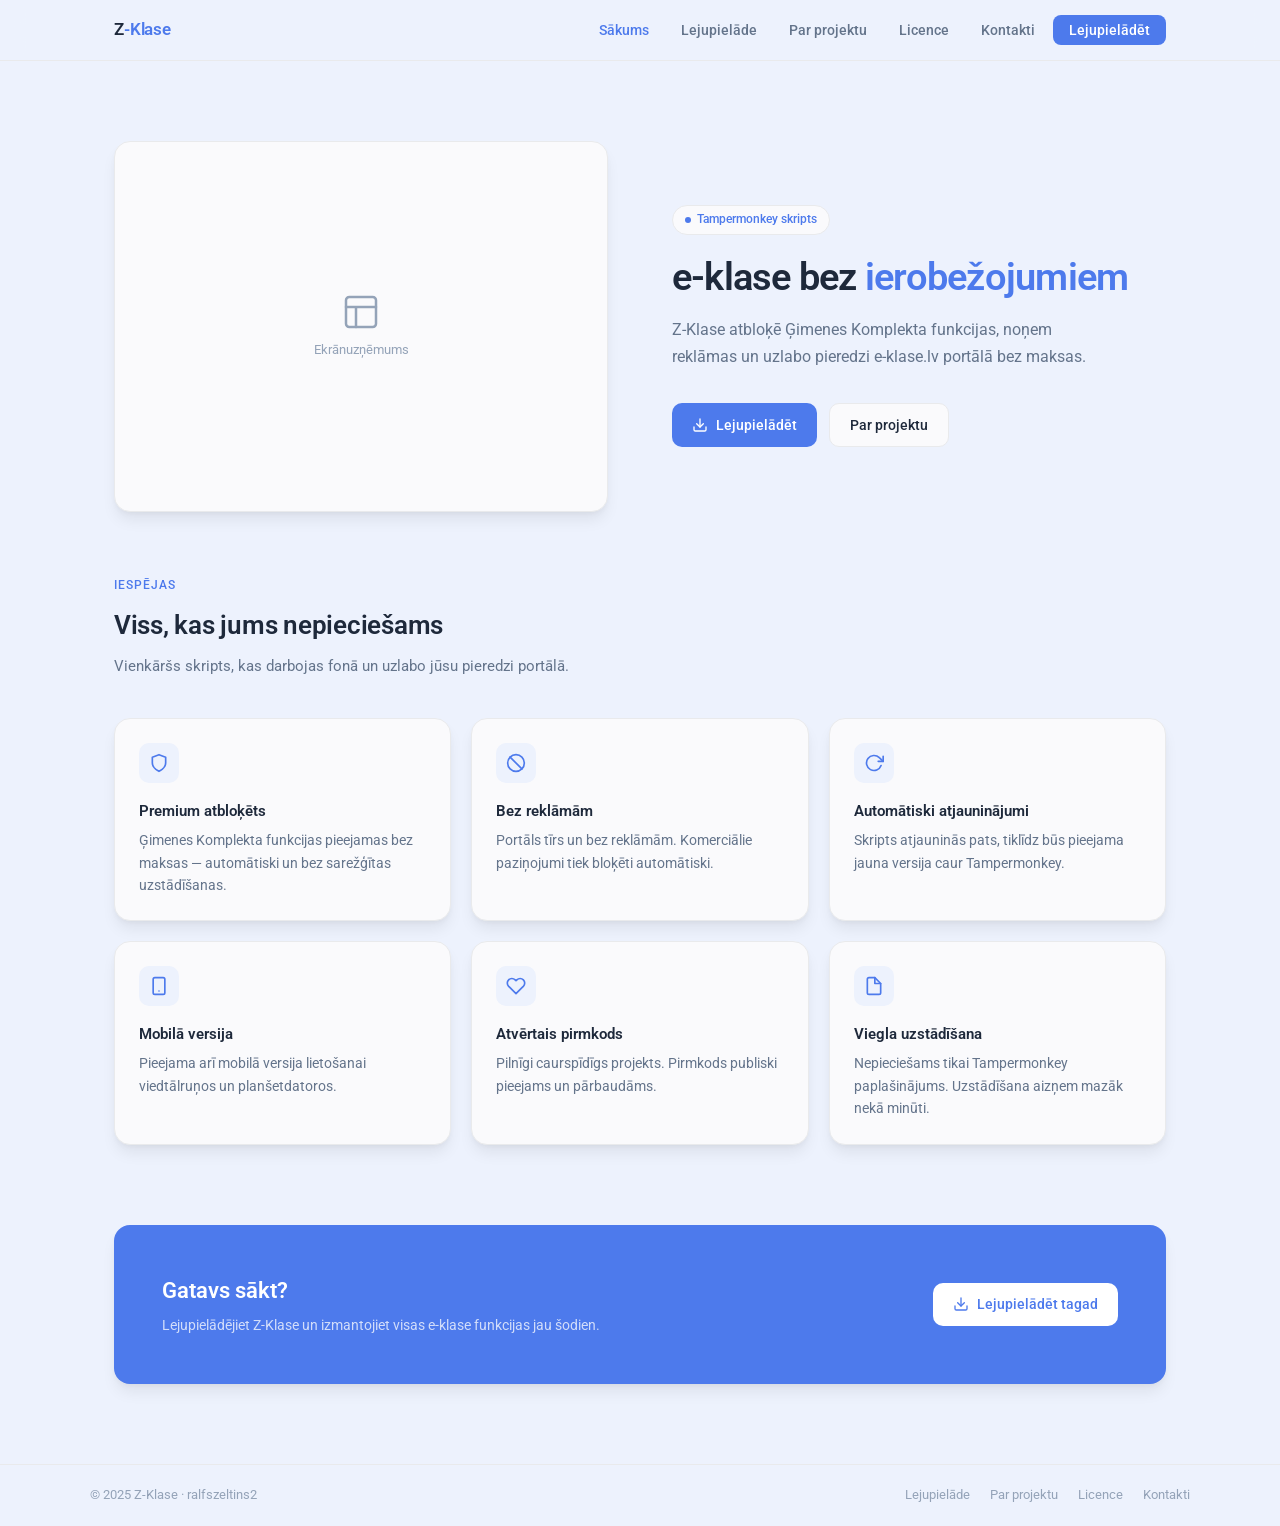
==== index.html @ 734c0b64 "Add files via upload" ====
<!DOCTYPE html>
<html lang="lv">
<head>
<meta charset="UTF-8">
<meta name="viewport" content="width=device-width, initial-scale=1.0">
<title>Z-Klase — e-klase bez ierobežojumiem</title>
<link rel="stylesheet" href="style.css">
<style>
.hero { padding: 80px 0 64px; }
.hero-inner { display: grid; grid-template-columns: 1fr 1fr; gap: 64px; align-items: center; }
.hero-image {
  background: var(--card); border-radius: var(--radius); border: var(--card-border);
  box-shadow: var(--shadow); aspect-ratio: 4/3; display: flex; align-items: center;
  justify-content: center; color: var(--text-subtle); font-size: 13px; overflow: hidden;
}
.hero-image-inner { display: flex; flex-direction: column; align-items: center; gap: 8px; }
.hero-badge {
  display: inline-flex; align-items: center; gap: 6px; background: var(--card);
  border: var(--card-border); border-radius: 99px; padding: 4px 12px;
  font-size: 12px; color: var(--primary); font-weight: 500; margin-bottom: 20px;
}
.hero-badge span { width: 6px; height: 6px; background: var(--primary); border-radius: 50%; display: inline-block; }
h1 { font-size: 38px; font-weight: 600; line-height: 1.2; letter-spacing: -0.02em; color: var(--text); margin-bottom: 16px; }
h1 em { font-style: normal; color: var(--primary); }
.hero-desc { font-size: 16px; color: var(--text-muted); line-height: 1.7; margin-bottom: 32px; max-width: 420px; }
.hero-actions { display: flex; gap: 12px; flex-wrap: wrap; }
.features { padding: 0 0 80px; }
.section-label { font-size: 12px; font-weight: 500; color: var(--primary); letter-spacing: 0.08em; text-transform: uppercase; margin-bottom: 10px; }
.section-title { font-size: 26px; font-weight: 600; letter-spacing: -0.01em; margin-bottom: 8px; }
.section-desc { font-size: 15px; color: var(--text-muted); max-width: 460px; margin-bottom: 40px; }
.features-grid { display: grid; grid-template-columns: repeat(3, 1fr); gap: 20px; }
.feature-card { padding: 24px; }
.feature-icon {
  width: 40px; height: 40px; background: #EDF2FD; border-radius: 10px;
  display: flex; align-items: center; justify-content: center;
  margin-bottom: 16px; color: var(--primary);
}
@media (prefers-color-scheme: dark) { .feature-icon { background: #1e2235; } }
.feature-card h3 { font-size: 15px; font-weight: 600; margin-bottom: 6px; }
.feature-card p { font-size: 14px; color: var(--text-muted); line-height: 1.6; }
.cta-section { margin-bottom: 80px; }
.cta-inner {
  padding: 48px; display: flex; align-items: center; justify-content: space-between;
  gap: 32px; background: var(--primary); border-radius: var(--radius); border: none;
}
.cta-inner h2 { font-size: 22px; font-weight: 600; color: #fff; margin-bottom: 6px; }
.cta-inner p { font-size: 14px; color: rgba(255,255,255,0.75); }
.btn-white { background: #fff; color: var(--primary); white-space: nowrap; }
.btn-white:hover { opacity: 0.92; }
@media (max-width: 768px) {
  .hero-inner { grid-template-columns: 1fr; gap: 40px; }
  h1 { font-size: 28px; }
  .features-grid { grid-template-columns: 1fr; }
  .cta-inner { flex-direction: column; padding: 32px; }
}
</style>
</head>
<body>
<nav>
  <div class="nav-inner">
    <a href="index.html" class="nav-logo">Z<span>-Klase</span></a>
    <ul class="nav-links">
      <li><a href="index.html" class="active">Sākums</a></li>
      <li><a href="download.html">Lejupielāde</a></li>
      <li><a href="credits.html">Par projektu</a></li>
      <li><a href="license.html">Licence</a></li>
      <li><a href="contact.html">Kontakti</a></li>
      <li><a href="download.html" class="nav-cta">Lejupielādēt</a></li>
    </ul>
    <button class="nav-hamburger" id="nav-open" aria-label="Atvērt izvēlni">
      <svg width="20" height="20" viewBox="0 0 24 24" fill="none" stroke="currentColor" stroke-width="2" stroke-linecap="round" stroke-linejoin="round"><line x1="3" y1="6" x2="21" y2="6"/><line x1="3" y1="12" x2="21" y2="12"/><line x1="3" y1="18" x2="21" y2="18"/></svg>
    </button>
  </div>
</nav>
<main>
  <section class="hero">
    <div class="container">
      <div class="hero-inner">
        <div class="hero-image">
          <div class="hero-image-inner">
            <svg width="40" height="40" viewBox="0 0 24 24" fill="none" stroke="currentColor" stroke-width="1.5" stroke-linecap="round" stroke-linejoin="round"><rect x="3" y="3" width="18" height="18" rx="2"/><path d="M3 9h18M9 21V9"/></svg>
            <span>Ekrānuzņēmums</span>
          </div>
        </div>
        <div class="hero-content">
          <div class="hero-badge"><span></span>Tampermonkey skripts</div>
          <h1>e-klase bez <em>ierobežojumiem</em></h1>
          <p class="hero-desc">Z-Klase atbloķē Ģimenes Komplekta funkcijas, noņem reklāmas un uzlabo pieredzi e-klase.lv portālā bez maksas.</p>
          <div class="hero-actions">
            <a href="download.html" class="btn btn-primary">
              <svg width="16" height="16" viewBox="0 0 24 24" fill="none" stroke="currentColor" stroke-width="2" stroke-linecap="round" stroke-linejoin="round"><path d="M21 15v4a2 2 0 0 1-2 2H5a2 2 0 0 1-2-2v-4"/><polyline points="7 10 12 15 17 10"/><line x1="12" y1="15" x2="12" y2="3"/></svg>
              Lejupielādēt
            </a>
            <a href="credits.html" class="btn btn-secondary">Par projektu</a>
          </div>
        </div>
      </div>
    </div>
  </section>
  <section class="features">
    <div class="container">
      <p class="section-label">Iespējas</p>
      <h2 class="section-title">Viss, kas jums nepieciešams</h2>
      <p class="section-desc">Vienkāršs skripts, kas darbojas fonā un uzlabo jūsu pieredzi portālā.</p>
      <div class="features-grid">
        <div class="feature-card card">
          <div class="feature-icon"><svg width="20" height="20" viewBox="0 0 24 24" fill="none" stroke="currentColor" stroke-width="2" stroke-linecap="round" stroke-linejoin="round"><path d="M12 22s8-4 8-10V5l-8-3-8 3v7c0 6 8 10 8 10z"/></svg></div>
          <h3>Premium atbloķēts</h3>
          <p>Ģimenes Komplekta funkcijas pieejamas bez maksas — automātiski un bez sarežģītas uzstādīšanas.</p>
        </div>
        <div class="feature-card card">
          <div class="feature-icon"><svg width="20" height="20" viewBox="0 0 24 24" fill="none" stroke="currentColor" stroke-width="2" stroke-linecap="round" stroke-linejoin="round"><circle cx="12" cy="12" r="10"/><line x1="4.93" y1="4.93" x2="19.07" y2="19.07"/></svg></div>
          <h3>Bez reklāmām</h3>
          <p>Portāls tīrs un bez reklāmām. Komerciālie paziņojumi tiek bloķēti automātiski.</p>
        </div>
        <div class="feature-card card">
          <div class="feature-icon"><svg width="20" height="20" viewBox="0 0 24 24" fill="none" stroke="currentColor" stroke-width="2" stroke-linecap="round" stroke-linejoin="round"><polyline points="23 4 23 10 17 10"/><path d="M20.49 15a9 9 0 1 1-2.12-9.36L23 10"/></svg></div>
          <h3>Automātiski atjauninājumi</h3>
          <p>Skripts atjauninās pats, tiklīdz būs pieejama jauna versija caur Tampermonkey.</p>
        </div>
        <div class="feature-card card">
          <div class="feature-icon"><svg width="20" height="20" viewBox="0 0 24 24" fill="none" stroke="currentColor" stroke-width="2" stroke-linecap="round" stroke-linejoin="round"><rect x="5" y="2" width="14" height="20" rx="2" ry="2"/><line x1="12" y1="18" x2="12.01" y2="18"/></svg></div>
          <h3>Mobilā versija</h3>
          <p>Pieejama arī mobilā versija lietošanai viedtālruņos un planšetdatoros.</p>
        </div>
        <div class="feature-card card">
          <div class="feature-icon"><svg width="20" height="20" viewBox="0 0 24 24" fill="none" stroke="currentColor" stroke-width="2" stroke-linecap="round" stroke-linejoin="round"><path d="M20.84 4.61a5.5 5.5 0 0 0-7.78 0L12 5.67l-1.06-1.06a5.5 5.5 0 0 0-7.78 7.78l1.06 1.06L12 21.23l7.78-7.78 1.06-1.06a5.5 5.5 0 0 0 0-7.78z"/></svg></div>
          <h3>Atvērtais pirmkods</h3>
          <p>Pilnīgi caurspīdīgs projekts. Pirmkods publiski pieejams un pārbaudāms.</p>
        </div>
        <div class="feature-card card">
          <div class="feature-icon"><svg width="20" height="20" viewBox="0 0 24 24" fill="none" stroke="currentColor" stroke-width="2" stroke-linecap="round" stroke-linejoin="round"><path d="M13 2H6a2 2 0 0 0-2 2v16a2 2 0 0 0 2 2h12a2 2 0 0 0 2-2V9z"/><polyline points="13 2 13 9 20 9"/></svg></div>
          <h3>Viegla uzstādīšana</h3>
          <p>Nepieciešams tikai Tampermonkey paplašinājums. Uzstādīšana aizņem mazāk nekā minūti.</p>
        </div>
      </div>
    </div>
  </section>
  <section class="cta-section">
    <div class="container">
      <div class="cta-inner card">
        <div>
          <h2>Gatavs sākt?</h2>
          <p>Lejupielādējiet Z-Klase un izmantojiet visas e-klase funkcijas jau šodien.</p>
        </div>
        <a href="download.html" class="btn btn-white">
          <svg width="16" height="16" viewBox="0 0 24 24" fill="none" stroke="currentColor" stroke-width="2" stroke-linecap="round" stroke-linejoin="round"><path d="M21 15v4a2 2 0 0 1-2 2H5a2 2 0 0 1-2-2v-4"/><polyline points="7 10 12 15 17 10"/><line x1="12" y1="15" x2="12" y2="3"/></svg>
          Lejupielādēt tagad
        </a>
      </div>
    </div>
  </section>
</main>
<footer>
  <div class="footer-inner">
    <span>© 2025 Z-Klase · ralfszeltins2</span>
    <div class="footer-links">
      <a href="download.html">Lejupielāde</a>
      <a href="credits.html">Par projektu</a>
      <a href="license.html">Licence</a>
      <a href="contact.html">Kontakti</a>
    </div>
  </div>
</footer>
<script>
(function(){
  var nav = document.getElementById('mobile-nav');
  var open = document.getElementById('nav-open');
  var close = document.getElementById('nav-close');
  open.addEventListener('click', function(){ nav.classList.add('open'); document.body.style.overflow='hidden'; });
  function closeNav(){ nav.classList.remove('open'); document.body.style.overflow=''; }
  close.addEventListener('click', closeNav);
  nav.addEventListener('click', function(e){ if(e.target === nav) closeNav(); });
})();
</script>
</body>
</html>
---- style.css ----
@import url('https://fonts.googleapis.com/css2?family=Roboto:wght@400;500;600&display=swap');

*, *::before, *::after { box-sizing: border-box; margin: 0; padding: 0; }

:root {
  --primary: #4D7AEC;
  --primary-hover: #2563eb;
  --bg: #EDF2FD;
  --card: #FAFAFC;
  --card-border: 1px solid #E9EAEC;
  --shadow: 0 10px 16px -3px rgba(20,21,26,0.08), 0 3px 6px -2px rgba(20,21,26,0.05);
  --radius: 16px;
  --text: #1e293b;
  --text-muted: #64748b;
  --text-subtle: #94a3b8;
  --border: #E9EAEC;
  --nav-bg: rgba(237,242,253,0.92);
}

@media (prefers-color-scheme: dark) {
  :root {
    --bg: #0f1117;
    --card: #161922;
    --card-border: 1px solid #222536;
    --shadow: 0 10px 16px -3px rgba(0,0,0,0.35), 0 3px 6px -2px rgba(0,0,0,0.2);
    --text: #e2e8f0;
    --text-muted: #94a3b8;
    --text-subtle: #64748b;
    --border: #222536;
    --nav-bg: rgba(15,17,23,0.92);
  }
}

html { scroll-behavior: smooth; }

body {
  font-family: 'Roboto', -apple-system, BlinkMacSystemFont, 'Segoe UI', sans-serif;
  background: var(--bg);
  color: var(--text);
  font-size: 15px;
  line-height: 1.6;
  -webkit-font-smoothing: antialiased;
}

a { color: inherit; text-decoration: none; }

nav {
  position: sticky;
  top: 0;
  z-index: 200;
  background: var(--nav-bg);
  backdrop-filter: blur(12px);
  -webkit-backdrop-filter: blur(12px);
  border-bottom: 1px solid var(--border);
}

.nav-inner {
  max-width: 1100px;
  margin: 0 auto;
  padding: 0 24px;
  height: 60px;
  display: flex;
  align-items: center;
  justify-content: space-between;
}

.nav-logo { font-weight: 600; font-size: 17px; color: var(--text); letter-spacing: -0.01em; }
.nav-logo span { color: var(--primary); }

.nav-links { display: flex; align-items: center; gap: 4px; list-style: none; }

.nav-links a {
  padding: 6px 14px;
  border-radius: 8px;
  font-size: 14px;
  color: var(--text-muted);
  font-weight: 500;
  transition: background 0.15s, color 0.15s;
}

.nav-links a:hover { background: var(--card); color: var(--text); }
.nav-links a.active { color: var(--primary); }

.nav-cta { background: var(--primary) !important; color: #fff !important; padding: 7px 16px !important; border-radius: 8px !important; }
.nav-cta:hover { background: var(--primary-hover) !important; }

.nav-hamburger {
  display: none;
  background: none;
  border: none;
  cursor: pointer;
  padding: 8px;
  border-radius: 8px;
  color: var(--text-muted);
  transition: background 0.15s;
  margin-left: 8px;
}

.nav-hamburger:hover { background: var(--card); }

.mobile-nav {
  display: none;
  position: fixed;
  inset: 0;
  z-index: 199;
  background: rgba(0,0,0,0.35);
  backdrop-filter: blur(2px);
  -webkit-backdrop-filter: blur(2px);
  opacity: 0;
  transition: opacity 0.2s;
}

.mobile-nav.open { opacity: 1; }

.mobile-nav-panel {
  position: absolute;
  top: 0;
  right: 0;
  bottom: 0;
  width: min(320px, 85vw);
  background: var(--card);
  border-left: 1px solid var(--border);
  padding: 24px 20px;
  display: flex;
  flex-direction: column;
  transform: translateX(100%);
  transition: transform 0.25s cubic-bezier(0.4,0,0.2,1);
  overflow-y: auto;
}

.mobile-nav.open .mobile-nav-panel { transform: translateX(0); }

.mobile-nav-head {
  display: flex;
  align-items: center;
  justify-content: space-between;
  margin-bottom: 28px;
}

.mobile-nav-head .nav-logo { font-size: 16px; }

.mobile-nav-close {
  background: none;
  border: none;
  cursor: pointer;
  padding: 6px;
  border-radius: 8px;
  color: var(--text-muted);
  display: flex;
  align-items: center;
  transition: background 0.15s;
}

.mobile-nav-close:hover { background: var(--bg); }

.mobile-nav-links { list-style: none; display: flex; flex-direction: column; gap: 2px; flex: 1; }

.mobile-nav-links a {
  display: block;
  padding: 11px 14px;
  border-radius: 10px;
  font-size: 15px;
  font-weight: 500;
  color: var(--text-muted);
  transition: background 0.15s, color 0.15s;
}

.mobile-nav-links a:hover { background: var(--bg); color: var(--text); }
.mobile-nav-links a.active { color: var(--primary); background: var(--bg); }

.mobile-nav-cta {
  margin-top: 16px;
  padding-top: 16px;
  border-top: 1px solid var(--border);
}

.mobile-nav-cta a {
  display: flex;
  align-items: center;
  justify-content: center;
  gap: 8px;
  width: 100%;
  padding: 11px 20px;
  background: var(--primary);
  color: #fff !important;
  border-radius: 10px;
  font-size: 14px;
  font-weight: 500;
  transition: background 0.15s;
}

.mobile-nav-cta a:hover { background: var(--primary-hover) !important; }

main { min-height: calc(100vh - 60px - 64px); }

.container { max-width: 1100px; margin: 0 auto; padding: 0 24px; }

.btn {
  display: inline-flex;
  align-items: center;
  gap: 8px;
  padding: 10px 20px;
  border-radius: 10px;
  font-size: 14px;
  font-weight: 500;
  cursor: pointer;
  border: none;
  transition: background 0.15s, opacity 0.15s;
  font-family: inherit;
}

.btn-primary { background: var(--primary); color: #fff; }
.btn-primary:hover { background: var(--primary-hover); }
.btn-secondary { background: var(--card); color: var(--text); border: var(--card-border); }
.btn-secondary:hover { opacity: 0.8; }

.card {
  background: var(--card);
  border-radius: var(--radius);
  border: var(--card-border);
  box-shadow: var(--shadow);
}

footer { border-top: 1px solid var(--border); padding: 20px 24px; }

.footer-inner {
  max-width: 1100px;
  margin: 0 auto;
  display: flex;
  align-items: center;
  justify-content: space-between;
  gap: 16px;
}

.footer-inner span { font-size: 13px; color: var(--text-subtle); }
.footer-links { display: flex; gap: 20px; flex-wrap: wrap; }
.footer-links a { font-size: 13px; color: var(--text-subtle); transition: color 0.15s; }
.footer-links a:hover { color: var(--text-muted); }

@media (max-width: 700px) {
  .nav-links { display: none; }
  .nav-hamburger { display: flex; align-items: center; justify-content: center; }
  .mobile-nav { display: block; }
  .footer-inner { flex-direction: column; text-align: center; }
}
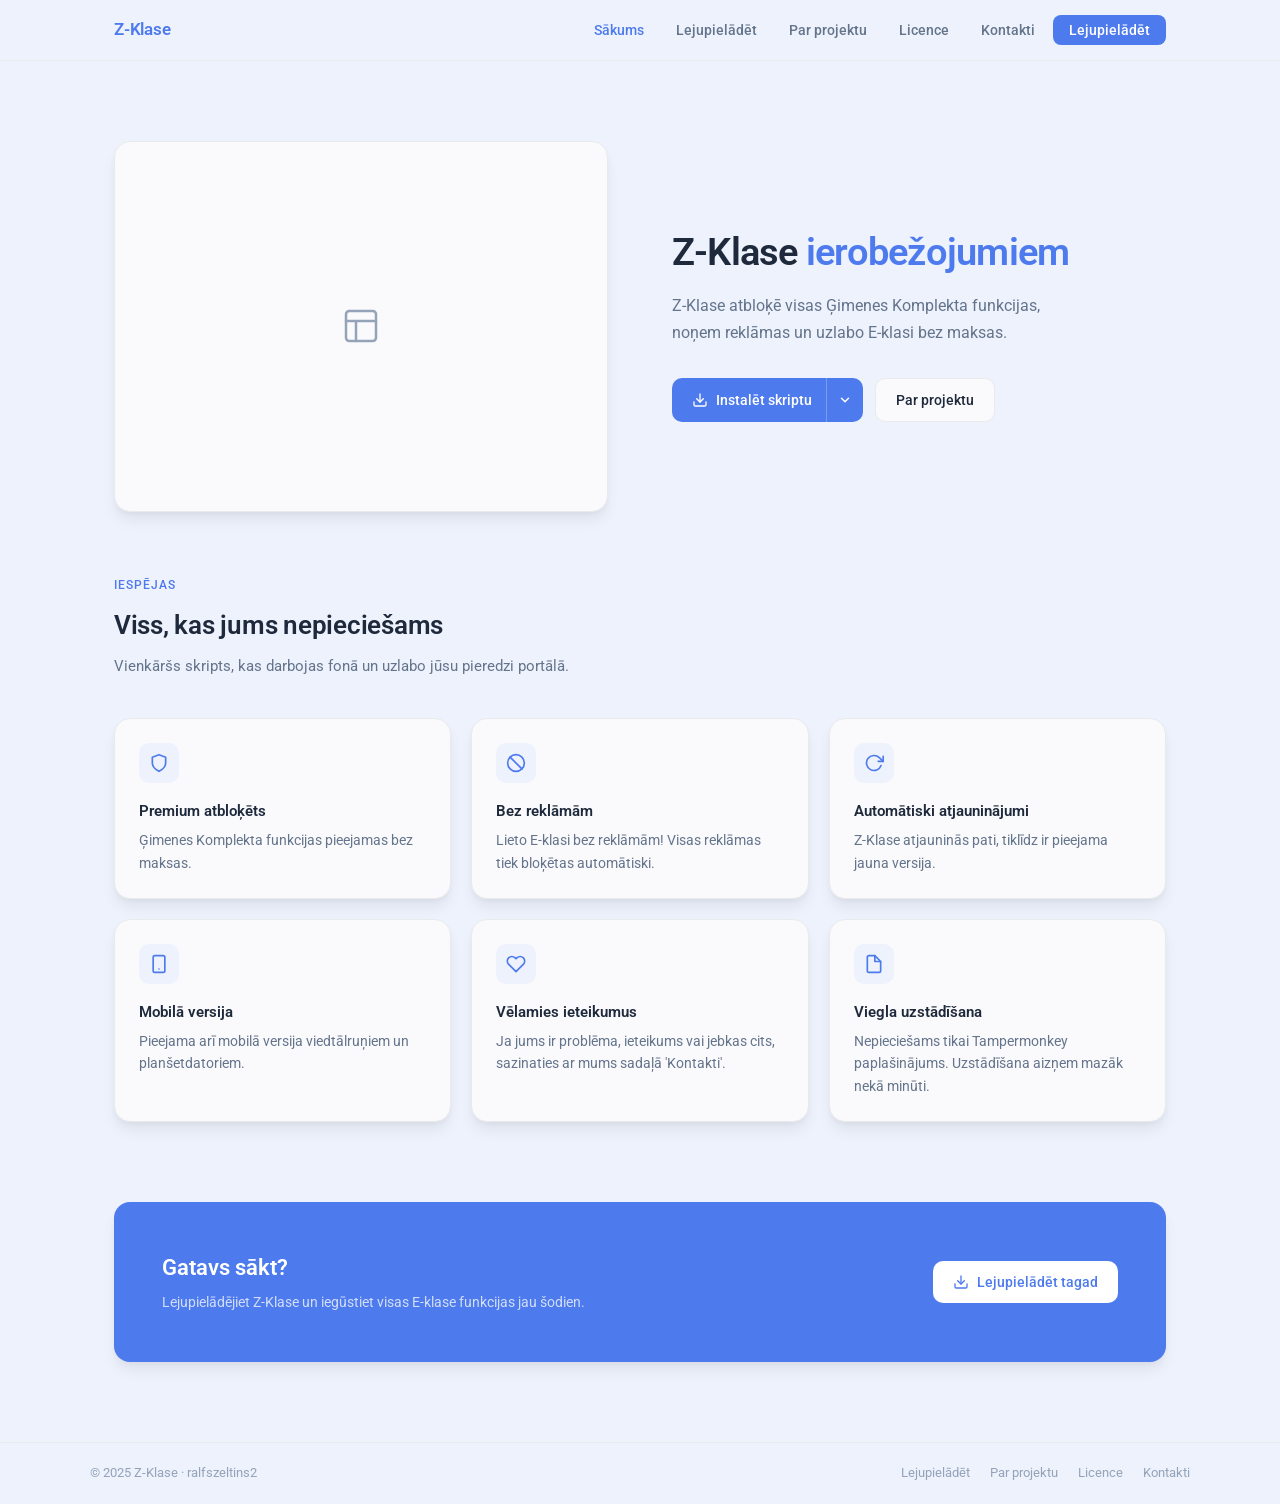
==== commit e1c23628: "Add files via upload" ====
--- a/index.html
+++ b/index.html
@@ -3,7 +3,7 @@
 <head>
 <meta charset="UTF-8">
 <meta name="viewport" content="width=device-width, initial-scale=1.0">
-<title>Z-Klase — e-klase bez ierobežojumiem</title>
+<title>Z-Klase - Labāka E-klase</title>
 <link rel="stylesheet" href="style.css">
 <style>
 .hero { padding: 80px 0 64px; }
@@ -54,14 +54,38 @@
   .cta-inner { flex-direction: column; padding: 32px; }
 }
 </style>
+<style>
+/* ── Split download button ── */
+.dl-split { position: relative; display: inline-flex; }
+.dl-main { border-radius: 10px 0 0 10px !important; padding-right: 14px !important; }
+.dl-chevron { border-radius: 0 10px 10px 0 !important; padding: 0 11px !important; border-left: 1px solid rgba(255,255,255,0.25) !important; min-width: 0; }
+.dl-chevron svg { display: block; transition: transform 0.2s; }
+.dl-split.open .dl-chevron svg { transform: rotate(180deg); }
+.dl-dropdown {
+  display: none; position: absolute; top: calc(100% + 8px); left: 0;
+  min-width: 230px; background: var(--card); border: var(--card-border);
+  border-radius: 12px; box-shadow: 0 16px 40px -8px rgba(20,21,26,0.18);
+  overflow: hidden; z-index: 100;
+}
+.dl-split.open .dl-dropdown { display: block; }
+.dl-option {
+  display: flex; align-items: center; gap: 10px; padding: 11px 16px;
+  font-size: 14px; font-weight: 500; color: var(--text); text-decoration: none;
+  transition: background 0.12s;
+}
+.dl-option:hover { background: var(--bg); }
+.dl-option svg { flex-shrink: 0; color: var(--text-muted); }
+.dl-option-all { border-top: 1px solid var(--border); color: var(--primary); }
+.dl-option-all svg { color: var(--primary); }
+</style>
 </head>
 <body>
 <nav>
   <div class="nav-inner">
-    <a href="index.html" class="nav-logo">Z<span>-Klase</span></a>
+    <a href="index.html" class="nav-logo"><span>Z-Klase</span></a>
     <ul class="nav-links">
       <li><a href="index.html" class="active">Sākums</a></li>
-      <li><a href="download.html">Lejupielāde</a></li>
+      <li><a href="download.html">Lejupielādēt</a></li>
       <li><a href="credits.html">Par projektu</a></li>
       <li><a href="license.html">Licence</a></li>
       <li><a href="contact.html">Kontakti</a></li>
@@ -72,6 +96,29 @@
     </button>
   </div>
 </nav>
+<div class="mobile-nav" id="mobile-nav">
+  <div class="mobile-nav-panel">
+    <div class="mobile-nav-head">
+      <a href="index.html" class="nav-logo"><span>Z-Klase</span></a>
+      <button class="mobile-nav-close" id="nav-close" aria-label="Aizvērt izvēlni">
+        <svg width="18" height="18" viewBox="0 0 18 18" fill="none"><path d="M14 4L4 14M4 4l10 10" stroke="currentColor" stroke-width="1.8" stroke-linecap="round"/></svg>
+      </button>
+    </div>
+    <ul class="mobile-nav-links">
+      <li><a href="index.html" class="active">Sākums</a></li>
+      <li><a href="download.html">Lejupielādēt</a></li>
+      <li><a href="credits.html">Par projektu</a></li>
+      <li><a href="license.html">Licence</a></li>
+      <li><a href="contact.html">Kontakti</a></li>
+    </ul>
+    <div class="mobile-nav-cta">
+      <a href="download.html">
+        <svg width="15" height="15" viewBox="0 0 24 24" fill="none" stroke="currentColor" stroke-width="2" stroke-linecap="round" stroke-linejoin="round"><path d="M21 15v4a2 2 0 0 1-2 2H5a2 2 0 0 1-2-2v-4"/><polyline points="7 10 12 15 17 10"/><line x1="12" y1="15" x2="12" y2="3"/></svg>
+        Lejupielādēt
+      </a>
+    </div>
+  </div>
+</div>
 <main>
   <section class="hero">
     <div class="container">
@@ -79,18 +126,37 @@
         <div class="hero-image">
           <div class="hero-image-inner">
             <svg width="40" height="40" viewBox="0 0 24 24" fill="none" stroke="currentColor" stroke-width="1.5" stroke-linecap="round" stroke-linejoin="round"><rect x="3" y="3" width="18" height="18" rx="2"/><path d="M3 9h18M9 21V9"/></svg>
-            <span>Ekrānuzņēmums</span>
+            <!-- <span>Ekrānuzņēmums</span> -->
           </div>
         </div>
         <div class="hero-content">
-          <div class="hero-badge"><span></span>Tampermonkey skripts</div>
-          <h1>e-klase bez <em>ierobežojumiem</em></h1>
-          <p class="hero-desc">Z-Klase atbloķē Ģimenes Komplekta funkcijas, noņem reklāmas un uzlabo pieredzi e-klase.lv portālā bez maksas.</p>
+          <!-- <div class="hero-badge"><span></span>200 izmanto</div> -->
+          <h1>Z-Klase <em>ierobežojumiem</em></h1>
+          <p class="hero-desc">Z-Klase atbloķē visas Ģimenes Komplekta funkcijas, noņem reklāmas un uzlabo E-klasi bez maksas.</p>
           <div class="hero-actions">
-            <a href="download.html" class="btn btn-primary">
-              <svg width="16" height="16" viewBox="0 0 24 24" fill="none" stroke="currentColor" stroke-width="2" stroke-linecap="round" stroke-linejoin="round"><path d="M21 15v4a2 2 0 0 1-2 2H5a2 2 0 0 1-2-2v-4"/><polyline points="7 10 12 15 17 10"/><line x1="12" y1="15" x2="12" y2="3"/></svg>
-              Lejupielādēt
-            </a>
+            <div class="dl-split" id="dl-split">
+              <a href="download.html" class="btn btn-primary dl-main" id="dl-main-btn">
+                <svg width="16" height="16" viewBox="0 0 24 24" fill="none" stroke="currentColor" stroke-width="2" stroke-linecap="round" stroke-linejoin="round"><path d="M21 15v4a2 2 0 0 1-2 2H5a2 2 0 0 1-2-2v-4"/><polyline points="7 10 12 15 17 10"/><line x1="12" y1="15" x2="12" y2="3"/></svg>
+                <span id="dl-main-label">Lejupielādēt</span>
+              </a>
+              <button class="btn btn-primary dl-chevron" id="dl-chevron" aria-label="Citas platformas">
+                <svg width="14" height="14" viewBox="0 0 24 24" fill="none" stroke="currentColor" stroke-width="2.5" stroke-linecap="round" stroke-linejoin="round"><polyline points="6 9 12 15 18 9"/></svg>
+              </button>
+              <div class="dl-dropdown" id="dl-dropdown">
+                <a href="https://ralfszeltins22.github.io/z-klase/zklase.user.js" class="dl-option" data-platform="tampermonkey">
+                  <svg width="16" height="16" viewBox="0 0 24 24" fill="none" stroke="currentColor" stroke-width="2" stroke-linecap="round" stroke-linejoin="round"><rect x="2" y="3" width="20" height="14" rx="2"/><line x1="8" y1="21" x2="16" y2="21"/><line x1="12" y1="17" x2="12" y2="21"/></svg>
+                  <span>Darbvirsma (Tampermonkey)</span>
+                </a>
+                <a href="https://ralfszeltins22.github.io/z-klase/ZKlase.apk" class="dl-option" data-platform="android">
+                  <svg width="16" height="16" viewBox="0 0 24 24" fill="none" stroke="currentColor" stroke-width="2" stroke-linecap="round" stroke-linejoin="round"><rect x="5" y="2" width="14" height="20" rx="2"/><line x1="12" y1="18" x2="12.01" y2="18"/></svg>
+                  <span>Android APK</span>
+                </a>
+                <a href="download.html" class="dl-option dl-option-all">
+                  <svg width="16" height="16" viewBox="0 0 24 24" fill="none" stroke="currentColor" stroke-width="2" stroke-linecap="round" stroke-linejoin="round"><circle cx="12" cy="12" r="10"/><line x1="2" y1="12" x2="22" y2="12"/><path d="M12 2a15.3 15.3 0 0 1 4 10 15.3 15.3 0 0 1-4 10 15.3 15.3 0 0 1-4-10 15.3 15.3 0 0 1 4-10z"/></svg>
+                  <span>Visas platformas</span>
+                </a>
+              </div>
+            </div>
             <a href="credits.html" class="btn btn-secondary">Par projektu</a>
           </div>
         </div>
@@ -106,27 +172,27 @@
         <div class="feature-card card">
           <div class="feature-icon"><svg width="20" height="20" viewBox="0 0 24 24" fill="none" stroke="currentColor" stroke-width="2" stroke-linecap="round" stroke-linejoin="round"><path d="M12 22s8-4 8-10V5l-8-3-8 3v7c0 6 8 10 8 10z"/></svg></div>
           <h3>Premium atbloķēts</h3>
-          <p>Ģimenes Komplekta funkcijas pieejamas bez maksas — automātiski un bez sarežģītas uzstādīšanas.</p>
+          <p>Ģimenes Komplekta funkcijas pieejamas bez maksas.</p>
         </div>
         <div class="feature-card card">
           <div class="feature-icon"><svg width="20" height="20" viewBox="0 0 24 24" fill="none" stroke="currentColor" stroke-width="2" stroke-linecap="round" stroke-linejoin="round"><circle cx="12" cy="12" r="10"/><line x1="4.93" y1="4.93" x2="19.07" y2="19.07"/></svg></div>
           <h3>Bez reklāmām</h3>
-          <p>Portāls tīrs un bez reklāmām. Komerciālie paziņojumi tiek bloķēti automātiski.</p>
+          <p>Lieto E-klasi bez reklāmām! Visas reklāmas tiek bloķētas automātiski.</p>
         </div>
         <div class="feature-card card">
           <div class="feature-icon"><svg width="20" height="20" viewBox="0 0 24 24" fill="none" stroke="currentColor" stroke-width="2" stroke-linecap="round" stroke-linejoin="round"><polyline points="23 4 23 10 17 10"/><path d="M20.49 15a9 9 0 1 1-2.12-9.36L23 10"/></svg></div>
           <h3>Automātiski atjauninājumi</h3>
-          <p>Skripts atjauninās pats, tiklīdz būs pieejama jauna versija caur Tampermonkey.</p>
+          <p>Z-Klase atjauninās pati, tiklīdz ir pieejama jauna versija.</p>
         </div>
         <div class="feature-card card">
           <div class="feature-icon"><svg width="20" height="20" viewBox="0 0 24 24" fill="none" stroke="currentColor" stroke-width="2" stroke-linecap="round" stroke-linejoin="round"><rect x="5" y="2" width="14" height="20" rx="2" ry="2"/><line x1="12" y1="18" x2="12.01" y2="18"/></svg></div>
           <h3>Mobilā versija</h3>
-          <p>Pieejama arī mobilā versija lietošanai viedtālruņos un planšetdatoros.</p>
+          <p>Pieejama arī mobilā versija viedtālruņiem un planšetdatoriem.</p>
         </div>
         <div class="feature-card card">
           <div class="feature-icon"><svg width="20" height="20" viewBox="0 0 24 24" fill="none" stroke="currentColor" stroke-width="2" stroke-linecap="round" stroke-linejoin="round"><path d="M20.84 4.61a5.5 5.5 0 0 0-7.78 0L12 5.67l-1.06-1.06a5.5 5.5 0 0 0-7.78 7.78l1.06 1.06L12 21.23l7.78-7.78 1.06-1.06a5.5 5.5 0 0 0 0-7.78z"/></svg></div>
-          <h3>Atvērtais pirmkods</h3>
-          <p>Pilnīgi caurspīdīgs projekts. Pirmkods publiski pieejams un pārbaudāms.</p>
+          <h3>Vēlamies ieteikumus</h3>
+          <p>Ja jums ir problēma, ieteikums vai jebkas cits, sazinaties ar mums sadaļā 'Kontakti'.</p>
         </div>
         <div class="feature-card card">
           <div class="feature-icon"><svg width="20" height="20" viewBox="0 0 24 24" fill="none" stroke="currentColor" stroke-width="2" stroke-linecap="round" stroke-linejoin="round"><path d="M13 2H6a2 2 0 0 0-2 2v16a2 2 0 0 0 2 2h12a2 2 0 0 0 2-2V9z"/><polyline points="13 2 13 9 20 9"/></svg></div>
@@ -141,7 +207,7 @@
       <div class="cta-inner card">
         <div>
           <h2>Gatavs sākt?</h2>
-          <p>Lejupielādējiet Z-Klase un izmantojiet visas e-klase funkcijas jau šodien.</p>
+          <p>Lejupielādējiet Z-Klase un iegūstiet visas E-klase funkcijas jau šodien.</p>
         </div>
         <a href="download.html" class="btn btn-white">
           <svg width="16" height="16" viewBox="0 0 24 24" fill="none" stroke="currentColor" stroke-width="2" stroke-linecap="round" stroke-linejoin="round"><path d="M21 15v4a2 2 0 0 1-2 2H5a2 2 0 0 1-2-2v-4"/><polyline points="7 10 12 15 17 10"/><line x1="12" y1="15" x2="12" y2="3"/></svg>
@@ -155,7 +221,7 @@
   <div class="footer-inner">
     <span>© 2025 Z-Klase · ralfszeltins2</span>
     <div class="footer-links">
-      <a href="download.html">Lejupielāde</a>
+      <a href="download.html">Lejupielādēt</a>
       <a href="credits.html">Par projektu</a>
       <a href="license.html">Licence</a>
       <a href="contact.html">Kontakti</a>
@@ -163,14 +229,49 @@
   </div>
 </footer>
 <script>
-(function(){
+document.addEventListener('DOMContentLoaded', function(){
   var nav = document.getElementById('mobile-nav');
   var open = document.getElementById('nav-open');
   var close = document.getElementById('nav-close');
+  if (!nav || !open || !close) return;
   open.addEventListener('click', function(){ nav.classList.add('open'); document.body.style.overflow='hidden'; });
   function closeNav(){ nav.classList.remove('open'); document.body.style.overflow=''; }
   close.addEventListener('click', closeNav);
   nav.addEventListener('click', function(e){ if(e.target === nav) closeNav(); });
+});
+</script>
+<script>
+(function(){
+  var ua = navigator.userAgent;
+  var isAndroid = /Android/.test(ua);
+  var isMobile = isAndroid || /iPhone|iPad/.test(ua);
+
+  var mainBtn = document.getElementById('dl-main-btn');
+  var mainLabel = document.getElementById('dl-main-label');
+  if (mainBtn && mainLabel) {
+    if (isAndroid) {
+      mainBtn.href = 'https://ralfszeltins22.github.io/z-klase/ZKlase.apk';
+      mainLabel.textContent = 'Lejupielādēt APK';
+    } else {
+      mainBtn.href = 'https://ralfszeltins22.github.io/z-klase/zklase.user.js';
+      mainLabel.textContent = 'Instalēt skriptu';
+    }
+  }
+
+  var split = document.getElementById('dl-split');
+  var chevron = document.getElementById('dl-chevron');
+  if (split && chevron) {
+    chevron.addEventListener('click', function(e) {
+      e.stopPropagation();
+      split.classList.toggle('open');
+    });
+    document.addEventListener('click', function() {
+      split.classList.remove('open');
+    });
+    document.getElementById('dl-dropdown').addEventListener('click', function(e) {
+      e.stopPropagation();
+    });
+  }
 })();
 </script>
 </body>
--- a/style.css
+++ b/style.css
@@ -99,7 +99,8 @@
 .nav-hamburger:hover { background: var(--card); }
 
 .mobile-nav {
-  display: none;
+  display: flex;
+  align-items: stretch;
   position: fixed;
   inset: 0;
   z-index: 199;
@@ -107,10 +108,11 @@
   backdrop-filter: blur(2px);
   -webkit-backdrop-filter: blur(2px);
   opacity: 0;
+  pointer-events: none;
   transition: opacity 0.2s;
 }
 
-.mobile-nav.open { opacity: 1; }
+.mobile-nav.open { opacity: 1; pointer-events: auto; }
 
 .mobile-nav-panel {
   position: absolute;
@@ -240,6 +242,6 @@
 @media (max-width: 700px) {
   .nav-links { display: none; }
   .nav-hamburger { display: flex; align-items: center; justify-content: center; }
-  .mobile-nav { display: block; }
+  .mobile-nav { pointer-events: none; }
   .footer-inner { flex-direction: column; text-align: center; }
-}
+}
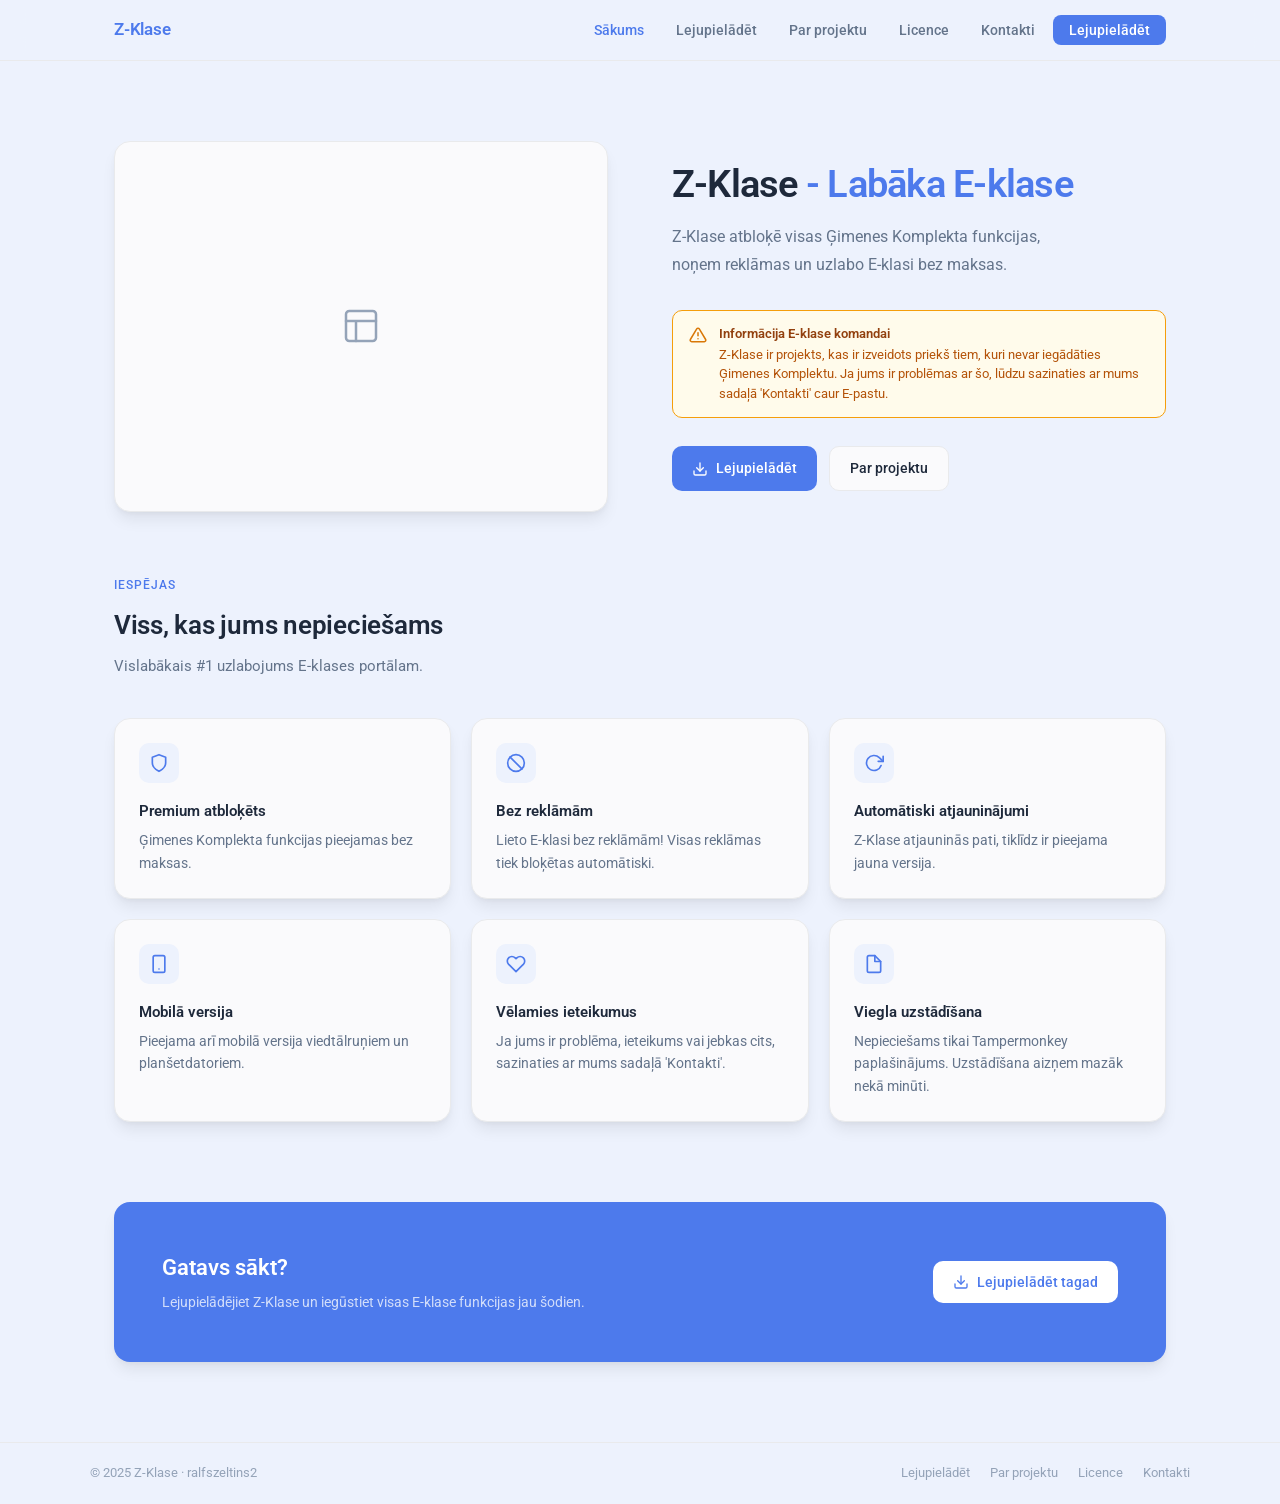
==== commit 50d3fb66: "Add files via upload" ====
--- a/index.html
+++ b/index.html
@@ -47,36 +47,47 @@
 .cta-inner p { font-size: 14px; color: rgba(255,255,255,0.75); }
 .btn-white { background: #fff; color: var(--primary); white-space: nowrap; }
 .btn-white:hover { opacity: 0.92; }
+.warning-box {
+  display: flex;
+  gap: 12px;
+  align-items: flex-start;
+  background: #fffbeb;
+  border: 1px solid #f59e0b;
+  border-radius: 10px;
+  padding: 14px 16px;
+  margin-bottom: 28px;
+}
+@media (prefers-color-scheme: dark) {
+  .warning-box {
+    background: #1c1506;
+    border-color: #92400e;
+  }
+  .warning-title { color: #fcd34d; }
+  .warning-text { color: #d97706; }
+}
+.warning-icon {
+  color: #d97706;
+  flex-shrink: 0;
+  margin-top: 1px;
+}
+.warning-content { display: flex; flex-direction: column; gap: 2px; }
+.warning-title {
+  font-size: 13px;
+  font-weight: 600;
+  color: #92400e;
+  line-height: 1.4;
+}
+.warning-text {
+  font-size: 13px;
+  color: #b45309;
+  line-height: 1.5;
+}
 @media (max-width: 768px) {
   .hero-inner { grid-template-columns: 1fr; gap: 40px; }
   h1 { font-size: 28px; }
   .features-grid { grid-template-columns: 1fr; }
   .cta-inner { flex-direction: column; padding: 32px; }
 }
-</style>
-<style>
-/* ── Split download button ── */
-.dl-split { position: relative; display: inline-flex; }
-.dl-main { border-radius: 10px 0 0 10px !important; padding-right: 14px !important; }
-.dl-chevron { border-radius: 0 10px 10px 0 !important; padding: 0 11px !important; border-left: 1px solid rgba(255,255,255,0.25) !important; min-width: 0; }
-.dl-chevron svg { display: block; transition: transform 0.2s; }
-.dl-split.open .dl-chevron svg { transform: rotate(180deg); }
-.dl-dropdown {
-  display: none; position: absolute; top: calc(100% + 8px); left: 0;
-  min-width: 230px; background: var(--card); border: var(--card-border);
-  border-radius: 12px; box-shadow: 0 16px 40px -8px rgba(20,21,26,0.18);
-  overflow: hidden; z-index: 100;
-}
-.dl-split.open .dl-dropdown { display: block; }
-.dl-option {
-  display: flex; align-items: center; gap: 10px; padding: 11px 16px;
-  font-size: 14px; font-weight: 500; color: var(--text); text-decoration: none;
-  transition: background 0.12s;
-}
-.dl-option:hover { background: var(--bg); }
-.dl-option svg { flex-shrink: 0; color: var(--text-muted); }
-.dl-option-all { border-top: 1px solid var(--border); color: var(--primary); }
-.dl-option-all svg { color: var(--primary); }
 </style>
 </head>
 <body>
@@ -96,29 +107,6 @@
     </button>
   </div>
 </nav>
-<div class="mobile-nav" id="mobile-nav">
-  <div class="mobile-nav-panel">
-    <div class="mobile-nav-head">
-      <a href="index.html" class="nav-logo"><span>Z-Klase</span></a>
-      <button class="mobile-nav-close" id="nav-close" aria-label="Aizvērt izvēlni">
-        <svg width="18" height="18" viewBox="0 0 18 18" fill="none"><path d="M14 4L4 14M4 4l10 10" stroke="currentColor" stroke-width="1.8" stroke-linecap="round"/></svg>
-      </button>
-    </div>
-    <ul class="mobile-nav-links">
-      <li><a href="index.html" class="active">Sākums</a></li>
-      <li><a href="download.html">Lejupielādēt</a></li>
-      <li><a href="credits.html">Par projektu</a></li>
-      <li><a href="license.html">Licence</a></li>
-      <li><a href="contact.html">Kontakti</a></li>
-    </ul>
-    <div class="mobile-nav-cta">
-      <a href="download.html">
-        <svg width="15" height="15" viewBox="0 0 24 24" fill="none" stroke="currentColor" stroke-width="2" stroke-linecap="round" stroke-linejoin="round"><path d="M21 15v4a2 2 0 0 1-2 2H5a2 2 0 0 1-2-2v-4"/><polyline points="7 10 12 15 17 10"/><line x1="12" y1="15" x2="12" y2="3"/></svg>
-        Lejupielādēt
-      </a>
-    </div>
-  </div>
-</div>
 <main>
   <section class="hero">
     <div class="container">
@@ -131,32 +119,22 @@
         </div>
         <div class="hero-content">
           <!-- <div class="hero-badge"><span></span>200 izmanto</div> -->
-          <h1>Z-Klase <em>ierobežojumiem</em></h1>
+          <h1>Z-Klase <em>- Labāka E-klase</em></h1>
           <p class="hero-desc">Z-Klase atbloķē visas Ģimenes Komplekta funkcijas, noņem reklāmas un uzlabo E-klasi bez maksas.</p>
+          <div class="warning-box">
+            <div class="warning-icon">
+              <svg width="18" height="18" viewBox="0 0 24 24" fill="none" stroke="currentColor" stroke-width="2" stroke-linecap="round" stroke-linejoin="round"><path d="M10.29 3.86L1.82 18a2 2 0 0 0 1.71 3h16.94a2 2 0 0 0 1.71-3L13.71 3.86a2 2 0 0 0-3.42 0z"/><line x1="12" y1="9" x2="12" y2="13"/><line x1="12" y1="17" x2="12.01" y2="17"/></svg>
+            </div>
+            <div class="warning-content">
+              <p class="warning-title">Informācija E-klase komandai</p>
+              <p class="warning-text">Z-Klase ir projekts, kas ir izveidots priekš tiem, kuri nevar iegādāties Ģimenes Komplektu. Ja jums ir problēmas ar šo, lūdzu sazinaties ar mums sadaļā 'Kontakti' caur E-pastu.</p>
+            </div>
+          </div>
           <div class="hero-actions">
-            <div class="dl-split" id="dl-split">
-              <a href="download.html" class="btn btn-primary dl-main" id="dl-main-btn">
-                <svg width="16" height="16" viewBox="0 0 24 24" fill="none" stroke="currentColor" stroke-width="2" stroke-linecap="round" stroke-linejoin="round"><path d="M21 15v4a2 2 0 0 1-2 2H5a2 2 0 0 1-2-2v-4"/><polyline points="7 10 12 15 17 10"/><line x1="12" y1="15" x2="12" y2="3"/></svg>
-                <span id="dl-main-label">Lejupielādēt</span>
-              </a>
-              <button class="btn btn-primary dl-chevron" id="dl-chevron" aria-label="Citas platformas">
-                <svg width="14" height="14" viewBox="0 0 24 24" fill="none" stroke="currentColor" stroke-width="2.5" stroke-linecap="round" stroke-linejoin="round"><polyline points="6 9 12 15 18 9"/></svg>
-              </button>
-              <div class="dl-dropdown" id="dl-dropdown">
-                <a href="https://ralfszeltins22.github.io/z-klase/zklase.user.js" class="dl-option" data-platform="tampermonkey">
-                  <svg width="16" height="16" viewBox="0 0 24 24" fill="none" stroke="currentColor" stroke-width="2" stroke-linecap="round" stroke-linejoin="round"><rect x="2" y="3" width="20" height="14" rx="2"/><line x1="8" y1="21" x2="16" y2="21"/><line x1="12" y1="17" x2="12" y2="21"/></svg>
-                  <span>Darbvirsma (Tampermonkey)</span>
-                </a>
-                <a href="https://ralfszeltins22.github.io/z-klase/ZKlase.apk" class="dl-option" data-platform="android">
-                  <svg width="16" height="16" viewBox="0 0 24 24" fill="none" stroke="currentColor" stroke-width="2" stroke-linecap="round" stroke-linejoin="round"><rect x="5" y="2" width="14" height="20" rx="2"/><line x1="12" y1="18" x2="12.01" y2="18"/></svg>
-                  <span>Android APK</span>
-                </a>
-                <a href="download.html" class="dl-option dl-option-all">
-                  <svg width="16" height="16" viewBox="0 0 24 24" fill="none" stroke="currentColor" stroke-width="2" stroke-linecap="round" stroke-linejoin="round"><circle cx="12" cy="12" r="10"/><line x1="2" y1="12" x2="22" y2="12"/><path d="M12 2a15.3 15.3 0 0 1 4 10 15.3 15.3 0 0 1-4 10 15.3 15.3 0 0 1-4-10 15.3 15.3 0 0 1 4-10z"/></svg>
-                  <span>Visas platformas</span>
-                </a>
-              </div>
-            </div>
+            <a href="download.html" class="btn btn-primary">
+              <svg width="16" height="16" viewBox="0 0 24 24" fill="none" stroke="currentColor" stroke-width="2" stroke-linecap="round" stroke-linejoin="round"><path d="M21 15v4a2 2 0 0 1-2 2H5a2 2 0 0 1-2-2v-4"/><polyline points="7 10 12 15 17 10"/><line x1="12" y1="15" x2="12" y2="3"/></svg>
+              Lejupielādēt
+            </a>
             <a href="credits.html" class="btn btn-secondary">Par projektu</a>
           </div>
         </div>
@@ -167,7 +145,7 @@
     <div class="container">
       <p class="section-label">Iespējas</p>
       <h2 class="section-title">Viss, kas jums nepieciešams</h2>
-      <p class="section-desc">Vienkāršs skripts, kas darbojas fonā un uzlabo jūsu pieredzi portālā.</p>
+      <p class="section-desc">Vislabākais #1 uzlabojums E-klases portālam.</p>
       <div class="features-grid">
         <div class="feature-card card">
           <div class="feature-icon"><svg width="20" height="20" viewBox="0 0 24 24" fill="none" stroke="currentColor" stroke-width="2" stroke-linecap="round" stroke-linejoin="round"><path d="M12 22s8-4 8-10V5l-8-3-8 3v7c0 6 8 10 8 10z"/></svg></div>
@@ -240,39 +218,5 @@
   nav.addEventListener('click', function(e){ if(e.target === nav) closeNav(); });
 });
 </script>
-<script>
-(function(){
-  var ua = navigator.userAgent;
-  var isAndroid = /Android/.test(ua);
-  var isMobile = isAndroid || /iPhone|iPad/.test(ua);
-
-  var mainBtn = document.getElementById('dl-main-btn');
-  var mainLabel = document.getElementById('dl-main-label');
-  if (mainBtn && mainLabel) {
-    if (isAndroid) {
-      mainBtn.href = 'https://ralfszeltins22.github.io/z-klase/ZKlase.apk';
-      mainLabel.textContent = 'Lejupielādēt APK';
-    } else {
-      mainBtn.href = 'https://ralfszeltins22.github.io/z-klase/zklase.user.js';
-      mainLabel.textContent = 'Instalēt skriptu';
-    }
-  }
-
-  var split = document.getElementById('dl-split');
-  var chevron = document.getElementById('dl-chevron');
-  if (split && chevron) {
-    chevron.addEventListener('click', function(e) {
-      e.stopPropagation();
-      split.classList.toggle('open');
-    });
-    document.addEventListener('click', function() {
-      split.classList.remove('open');
-    });
-    document.getElementById('dl-dropdown').addEventListener('click', function(e) {
-      e.stopPropagation();
-    });
-  }
-})();
-</script>
 </body>
-</html>
+</html>
--- a/style.css
+++ b/style.css
@@ -99,8 +99,7 @@
 .nav-hamburger:hover { background: var(--card); }
 
 .mobile-nav {
-  display: flex;
-  align-items: stretch;
+  display: none;
   position: fixed;
   inset: 0;
   z-index: 199;
@@ -108,11 +107,10 @@
   backdrop-filter: blur(2px);
   -webkit-backdrop-filter: blur(2px);
   opacity: 0;
-  pointer-events: none;
   transition: opacity 0.2s;
 }
 
-.mobile-nav.open { opacity: 1; pointer-events: auto; }
+.mobile-nav.open { opacity: 1; display: flex; align-items: stretch; }
 
 .mobile-nav-panel {
   position: absolute;
@@ -242,6 +240,6 @@
 @media (max-width: 700px) {
   .nav-links { display: none; }
   .nav-hamburger { display: flex; align-items: center; justify-content: center; }
-  .mobile-nav { pointer-events: none; }
+  .mobile-nav { display: block; }
   .footer-inner { flex-direction: column; text-align: center; }
 }
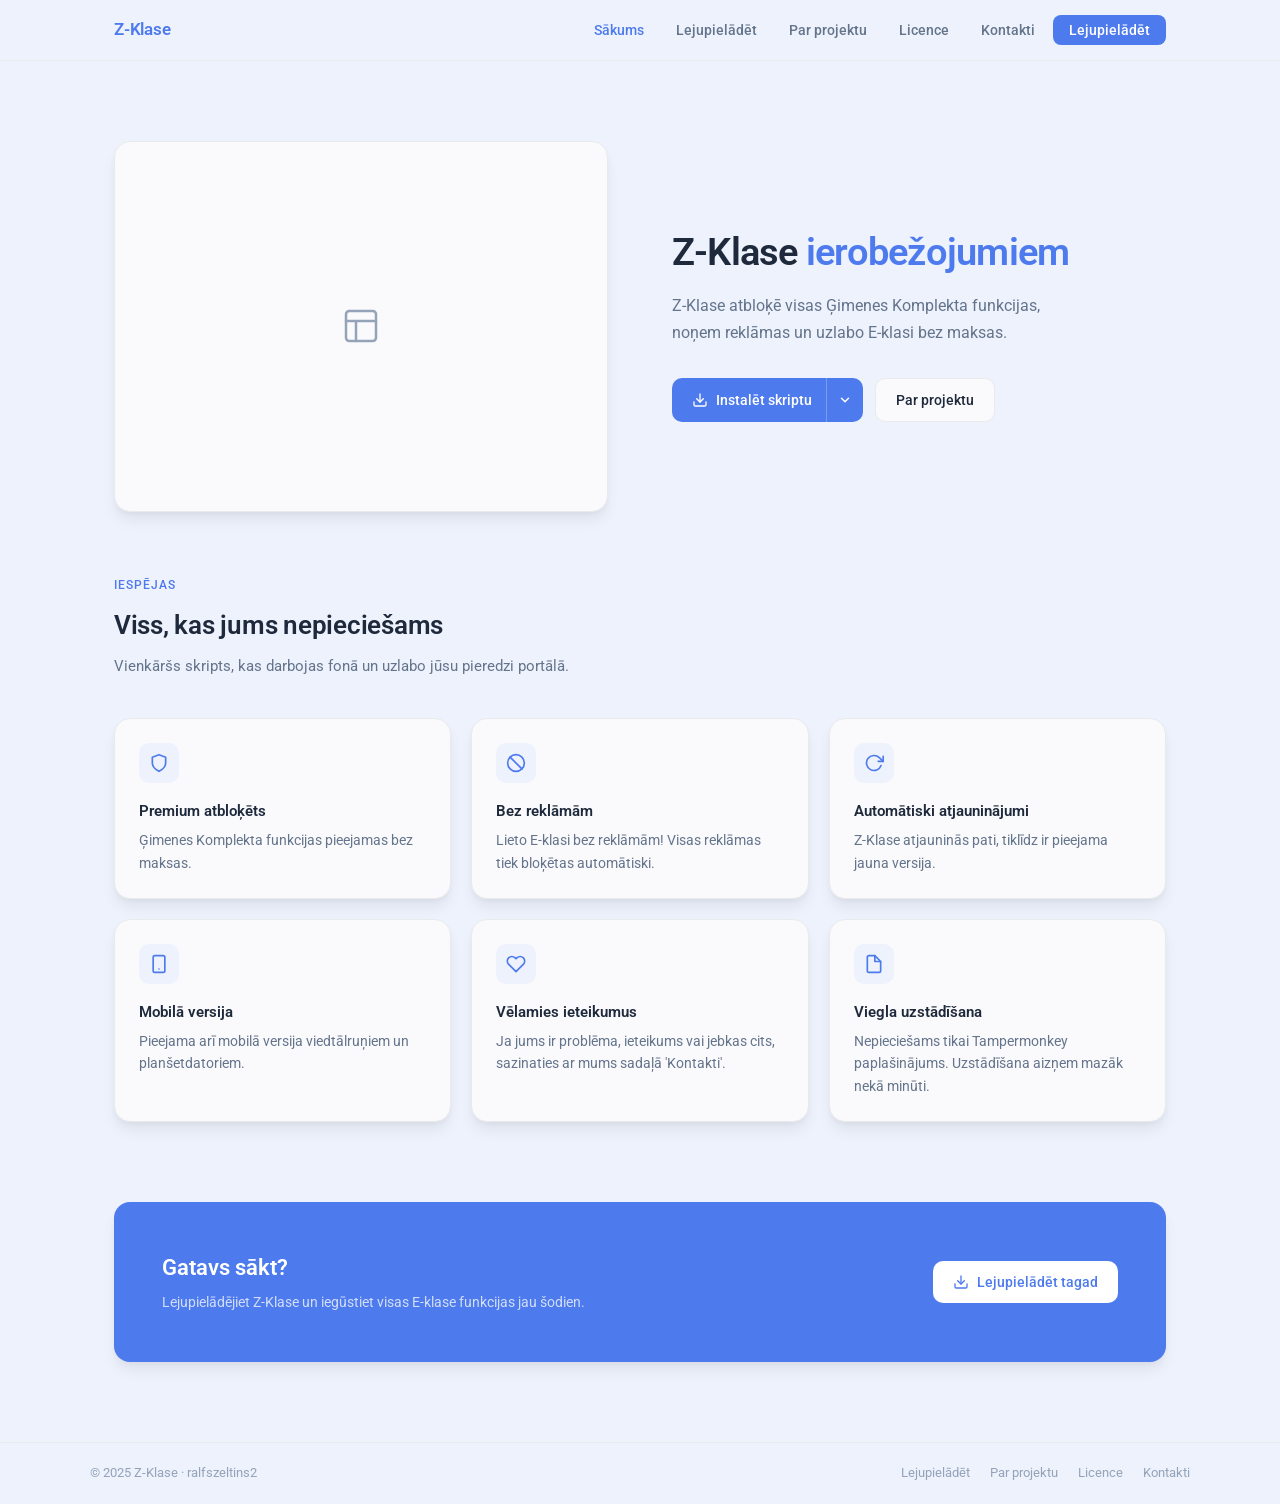
==== commit b0ca9a62: "Add files via upload" ====
--- a/index.html
+++ b/index.html
@@ -47,47 +47,36 @@
 .cta-inner p { font-size: 14px; color: rgba(255,255,255,0.75); }
 .btn-white { background: #fff; color: var(--primary); white-space: nowrap; }
 .btn-white:hover { opacity: 0.92; }
-.warning-box {
-  display: flex;
-  gap: 12px;
-  align-items: flex-start;
-  background: #fffbeb;
-  border: 1px solid #f59e0b;
-  border-radius: 10px;
-  padding: 14px 16px;
-  margin-bottom: 28px;
-}
-@media (prefers-color-scheme: dark) {
-  .warning-box {
-    background: #1c1506;
-    border-color: #92400e;
-  }
-  .warning-title { color: #fcd34d; }
-  .warning-text { color: #d97706; }
-}
-.warning-icon {
-  color: #d97706;
-  flex-shrink: 0;
-  margin-top: 1px;
-}
-.warning-content { display: flex; flex-direction: column; gap: 2px; }
-.warning-title {
-  font-size: 13px;
-  font-weight: 600;
-  color: #92400e;
-  line-height: 1.4;
-}
-.warning-text {
-  font-size: 13px;
-  color: #b45309;
-  line-height: 1.5;
-}
 @media (max-width: 768px) {
   .hero-inner { grid-template-columns: 1fr; gap: 40px; }
   h1 { font-size: 28px; }
   .features-grid { grid-template-columns: 1fr; }
   .cta-inner { flex-direction: column; padding: 32px; }
 }
+</style>
+<style>
+/* ── Split download button ── */
+.dl-split { position: relative; display: inline-flex; }
+.dl-main { border-radius: 10px 0 0 10px !important; padding-right: 14px !important; }
+.dl-chevron { border-radius: 0 10px 10px 0 !important; padding: 0 11px !important; border-left: 1px solid rgba(255,255,255,0.25) !important; min-width: 0; }
+.dl-chevron svg { display: block; transition: transform 0.2s; }
+.dl-split.open .dl-chevron svg { transform: rotate(180deg); }
+.dl-dropdown {
+  display: none; position: absolute; top: calc(100% + 8px); left: 0;
+  min-width: 230px; background: var(--card); border: var(--card-border);
+  border-radius: 12px; box-shadow: 0 16px 40px -8px rgba(20,21,26,0.18);
+  overflow: hidden; z-index: 100;
+}
+.dl-split.open .dl-dropdown { display: block; }
+.dl-option {
+  display: flex; align-items: center; gap: 10px; padding: 11px 16px;
+  font-size: 14px; font-weight: 500; color: var(--text); text-decoration: none;
+  transition: background 0.12s;
+}
+.dl-option:hover { background: var(--bg); }
+.dl-option svg { flex-shrink: 0; color: var(--text-muted); }
+.dl-option-all { border-top: 1px solid var(--border); color: var(--primary); }
+.dl-option-all svg { color: var(--primary); }
 </style>
 </head>
 <body>
@@ -107,6 +96,29 @@
     </button>
   </div>
 </nav>
+<div class="mobile-nav" id="mobile-nav">
+  <div class="mobile-nav-panel">
+    <div class="mobile-nav-head">
+      <a href="index.html" class="nav-logo"><span>Z-Klase</span></a>
+      <button class="mobile-nav-close" id="nav-close" aria-label="Aizvērt izvēlni">
+        <svg width="18" height="18" viewBox="0 0 18 18" fill="none"><path d="M14 4L4 14M4 4l10 10" stroke="currentColor" stroke-width="1.8" stroke-linecap="round"/></svg>
+      </button>
+    </div>
+    <ul class="mobile-nav-links">
+      <li><a href="index.html" class="active">Sākums</a></li>
+      <li><a href="download.html">Lejupielādēt</a></li>
+      <li><a href="credits.html">Par projektu</a></li>
+      <li><a href="license.html">Licence</a></li>
+      <li><a href="contact.html">Kontakti</a></li>
+    </ul>
+    <div class="mobile-nav-cta">
+      <a href="download.html">
+        <svg width="15" height="15" viewBox="0 0 24 24" fill="none" stroke="currentColor" stroke-width="2" stroke-linecap="round" stroke-linejoin="round"><path d="M21 15v4a2 2 0 0 1-2 2H5a2 2 0 0 1-2-2v-4"/><polyline points="7 10 12 15 17 10"/><line x1="12" y1="15" x2="12" y2="3"/></svg>
+        Lejupielādēt
+      </a>
+    </div>
+  </div>
+</div>
 <main>
   <section class="hero">
     <div class="container">
@@ -119,22 +131,32 @@
         </div>
         <div class="hero-content">
           <!-- <div class="hero-badge"><span></span>200 izmanto</div> -->
-          <h1>Z-Klase <em>- Labāka E-klase</em></h1>
+          <h1>Z-Klase <em>ierobežojumiem</em></h1>
           <p class="hero-desc">Z-Klase atbloķē visas Ģimenes Komplekta funkcijas, noņem reklāmas un uzlabo E-klasi bez maksas.</p>
-          <div class="warning-box">
-            <div class="warning-icon">
-              <svg width="18" height="18" viewBox="0 0 24 24" fill="none" stroke="currentColor" stroke-width="2" stroke-linecap="round" stroke-linejoin="round"><path d="M10.29 3.86L1.82 18a2 2 0 0 0 1.71 3h16.94a2 2 0 0 0 1.71-3L13.71 3.86a2 2 0 0 0-3.42 0z"/><line x1="12" y1="9" x2="12" y2="13"/><line x1="12" y1="17" x2="12.01" y2="17"/></svg>
+          <div class="hero-actions">
+            <div class="dl-split" id="dl-split">
+              <a href="download.html" class="btn btn-primary dl-main" id="dl-main-btn">
+                <svg width="16" height="16" viewBox="0 0 24 24" fill="none" stroke="currentColor" stroke-width="2" stroke-linecap="round" stroke-linejoin="round"><path d="M21 15v4a2 2 0 0 1-2 2H5a2 2 0 0 1-2-2v-4"/><polyline points="7 10 12 15 17 10"/><line x1="12" y1="15" x2="12" y2="3"/></svg>
+                <span id="dl-main-label">Lejupielādēt</span>
+              </a>
+              <button class="btn btn-primary dl-chevron" id="dl-chevron" aria-label="Citas platformas">
+                <svg width="14" height="14" viewBox="0 0 24 24" fill="none" stroke="currentColor" stroke-width="2.5" stroke-linecap="round" stroke-linejoin="round"><polyline points="6 9 12 15 18 9"/></svg>
+              </button>
+              <div class="dl-dropdown" id="dl-dropdown">
+                <a href="https://ralfszeltins22.github.io/z-klase/zklase.user.js" class="dl-option" data-platform="tampermonkey">
+                  <svg width="16" height="16" viewBox="0 0 24 24" fill="none" stroke="currentColor" stroke-width="2" stroke-linecap="round" stroke-linejoin="round"><rect x="2" y="3" width="20" height="14" rx="2"/><line x1="8" y1="21" x2="16" y2="21"/><line x1="12" y1="17" x2="12" y2="21"/></svg>
+                  <span>Darbvirsma (Tampermonkey)</span>
+                </a>
+                <a href="https://ralfszeltins22.github.io/z-klase/ZKlase.apk" class="dl-option" data-platform="android">
+                  <svg width="16" height="16" viewBox="0 0 24 24" fill="none" stroke="currentColor" stroke-width="2" stroke-linecap="round" stroke-linejoin="round"><rect x="5" y="2" width="14" height="20" rx="2"/><line x1="12" y1="18" x2="12.01" y2="18"/></svg>
+                  <span>Android APK</span>
+                </a>
+                <a href="download.html" class="dl-option dl-option-all">
+                  <svg width="16" height="16" viewBox="0 0 24 24" fill="none" stroke="currentColor" stroke-width="2" stroke-linecap="round" stroke-linejoin="round"><circle cx="12" cy="12" r="10"/><line x1="2" y1="12" x2="22" y2="12"/><path d="M12 2a15.3 15.3 0 0 1 4 10 15.3 15.3 0 0 1-4 10 15.3 15.3 0 0 1-4-10 15.3 15.3 0 0 1 4-10z"/></svg>
+                  <span>Visas platformas</span>
+                </a>
+              </div>
             </div>
-            <div class="warning-content">
-              <p class="warning-title">Informācija E-klase komandai</p>
-              <p class="warning-text">Z-Klase ir projekts, kas ir izveidots priekš tiem, kuri nevar iegādāties Ģimenes Komplektu. Ja jums ir problēmas ar šo, lūdzu sazinaties ar mums sadaļā 'Kontakti' caur E-pastu.</p>
-            </div>
-          </div>
-          <div class="hero-actions">
-            <a href="download.html" class="btn btn-primary">
-              <svg width="16" height="16" viewBox="0 0 24 24" fill="none" stroke="currentColor" stroke-width="2" stroke-linecap="round" stroke-linejoin="round"><path d="M21 15v4a2 2 0 0 1-2 2H5a2 2 0 0 1-2-2v-4"/><polyline points="7 10 12 15 17 10"/><line x1="12" y1="15" x2="12" y2="3"/></svg>
-              Lejupielādēt
-            </a>
             <a href="credits.html" class="btn btn-secondary">Par projektu</a>
           </div>
         </div>
@@ -145,7 +167,7 @@
     <div class="container">
       <p class="section-label">Iespējas</p>
       <h2 class="section-title">Viss, kas jums nepieciešams</h2>
-      <p class="section-desc">Vislabākais #1 uzlabojums E-klases portālam.</p>
+      <p class="section-desc">Vienkāršs skripts, kas darbojas fonā un uzlabo jūsu pieredzi portālā.</p>
       <div class="features-grid">
         <div class="feature-card card">
           <div class="feature-icon"><svg width="20" height="20" viewBox="0 0 24 24" fill="none" stroke="currentColor" stroke-width="2" stroke-linecap="round" stroke-linejoin="round"><path d="M12 22s8-4 8-10V5l-8-3-8 3v7c0 6 8 10 8 10z"/></svg></div>
@@ -218,5 +240,39 @@
   nav.addEventListener('click', function(e){ if(e.target === nav) closeNav(); });
 });
 </script>
+<script>
+(function(){
+  var ua = navigator.userAgent;
+  var isAndroid = /Android/.test(ua);
+  var isMobile = isAndroid || /iPhone|iPad/.test(ua);
+
+  var mainBtn = document.getElementById('dl-main-btn');
+  var mainLabel = document.getElementById('dl-main-label');
+  if (mainBtn && mainLabel) {
+    if (isAndroid) {
+      mainBtn.href = 'https://ralfszeltins22.github.io/z-klase/ZKlase.apk';
+      mainLabel.textContent = 'Lejupielādēt APK';
+    } else {
+      mainBtn.href = 'https://ralfszeltins22.github.io/z-klase/zklase.user.js';
+      mainLabel.textContent = 'Instalēt skriptu';
+    }
+  }
+
+  var split = document.getElementById('dl-split');
+  var chevron = document.getElementById('dl-chevron');
+  if (split && chevron) {
+    chevron.addEventListener('click', function(e) {
+      e.stopPropagation();
+      split.classList.toggle('open');
+    });
+    document.addEventListener('click', function() {
+      split.classList.remove('open');
+    });
+    document.getElementById('dl-dropdown').addEventListener('click', function(e) {
+      e.stopPropagation();
+    });
+  }
+})();
+</script>
 </body>
-</html>+</html>
--- a/style.css
+++ b/style.css
@@ -99,7 +99,8 @@
 .nav-hamburger:hover { background: var(--card); }
 
 .mobile-nav {
-  display: none;
+  display: flex;
+  align-items: stretch;
   position: fixed;
   inset: 0;
   z-index: 199;
@@ -107,10 +108,11 @@
   backdrop-filter: blur(2px);
   -webkit-backdrop-filter: blur(2px);
   opacity: 0;
+  pointer-events: none;
   transition: opacity 0.2s;
 }
 
-.mobile-nav.open { opacity: 1; display: flex; align-items: stretch; }
+.mobile-nav.open { opacity: 1; pointer-events: auto; }
 
 .mobile-nav-panel {
   position: absolute;
@@ -240,6 +242,6 @@
 @media (max-width: 700px) {
   .nav-links { display: none; }
   .nav-hamburger { display: flex; align-items: center; justify-content: center; }
-  .mobile-nav { display: block; }
+  .mobile-nav { pointer-events: none; }
   .footer-inner { flex-direction: column; text-align: center; }
 }
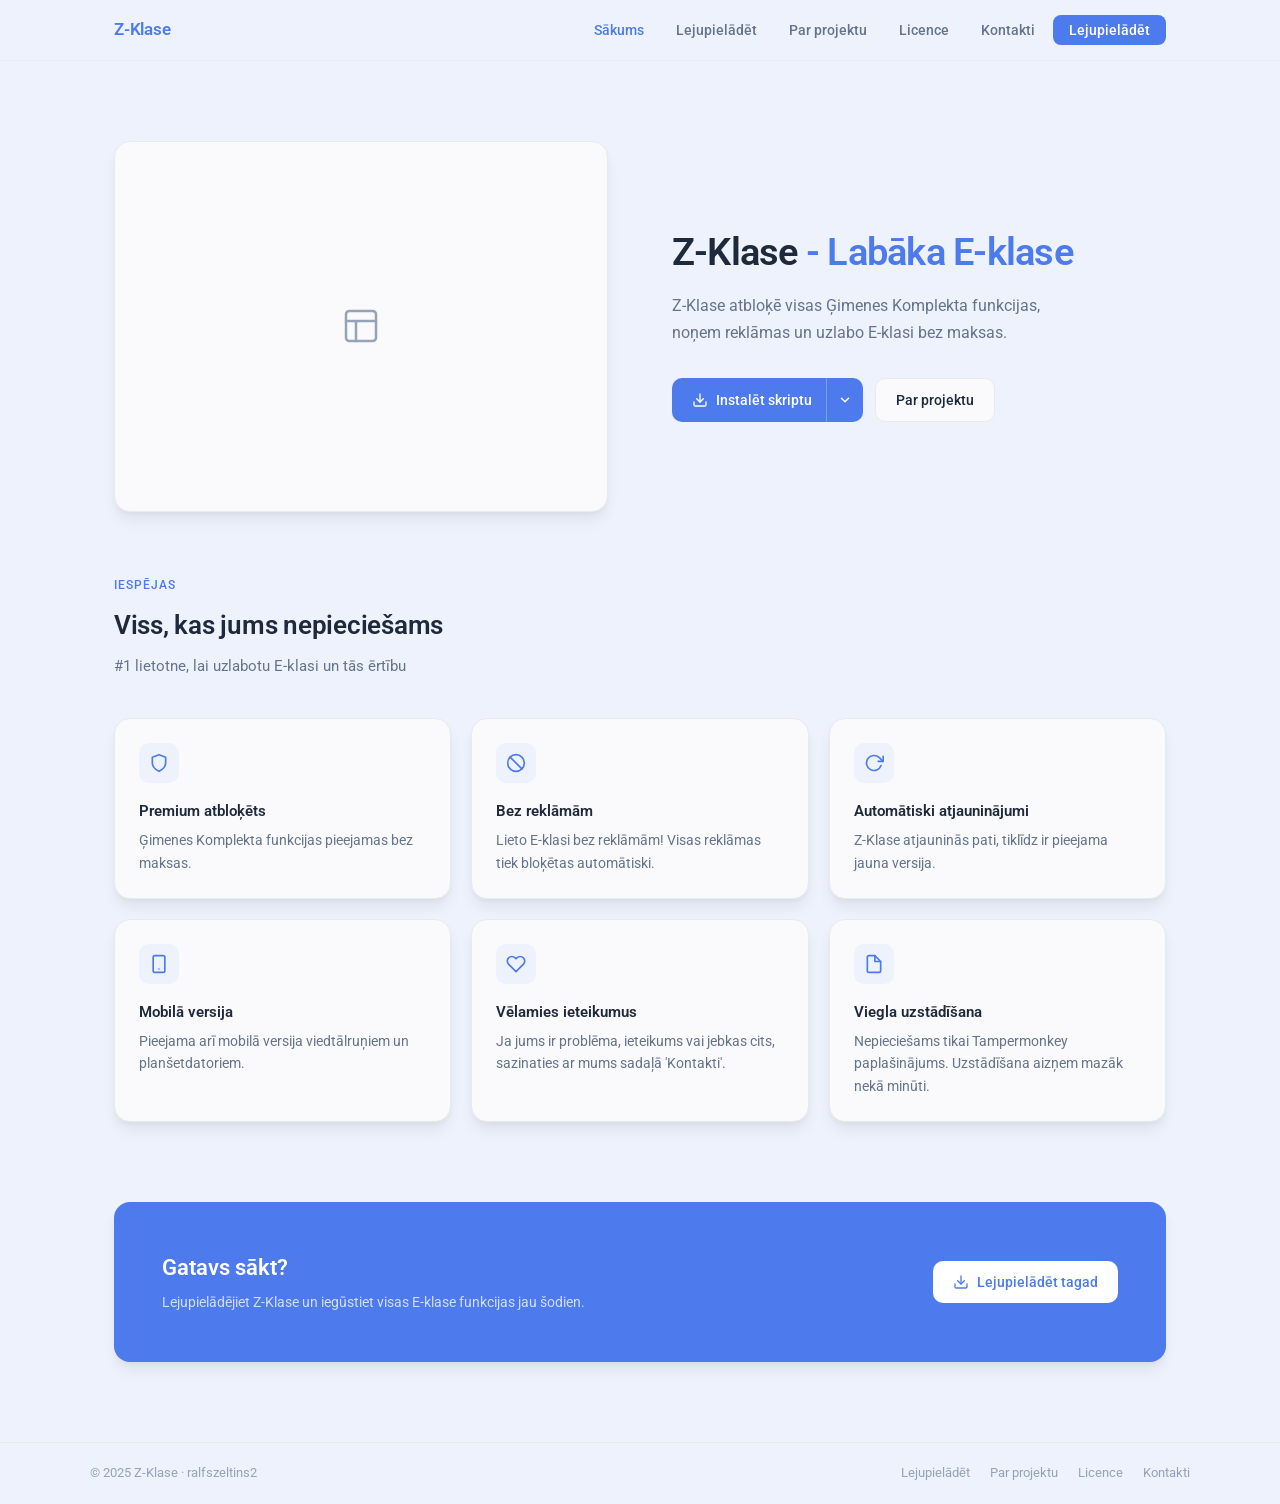
==== commit d6e97f1e: "Add files via upload" ====
--- a/index.html
+++ b/index.html
@@ -131,7 +131,7 @@
         </div>
         <div class="hero-content">
           <!-- <div class="hero-badge"><span></span>200 izmanto</div> -->
-          <h1>Z-Klase <em>ierobežojumiem</em></h1>
+          <h1>Z-Klase <em>- Labāka E-klase</em></h1>
           <p class="hero-desc">Z-Klase atbloķē visas Ģimenes Komplekta funkcijas, noņem reklāmas un uzlabo E-klasi bez maksas.</p>
           <div class="hero-actions">
             <div class="dl-split" id="dl-split">
@@ -167,7 +167,7 @@
     <div class="container">
       <p class="section-label">Iespējas</p>
       <h2 class="section-title">Viss, kas jums nepieciešams</h2>
-      <p class="section-desc">Vienkāršs skripts, kas darbojas fonā un uzlabo jūsu pieredzi portālā.</p>
+      <p class="section-desc">#1 lietotne, lai uzlabotu E-klasi un tās ērtību</p>
       <div class="features-grid">
         <div class="feature-card card">
           <div class="feature-icon"><svg width="20" height="20" viewBox="0 0 24 24" fill="none" stroke="currentColor" stroke-width="2" stroke-linecap="round" stroke-linejoin="round"><path d="M12 22s8-4 8-10V5l-8-3-8 3v7c0 6 8 10 8 10z"/></svg></div>
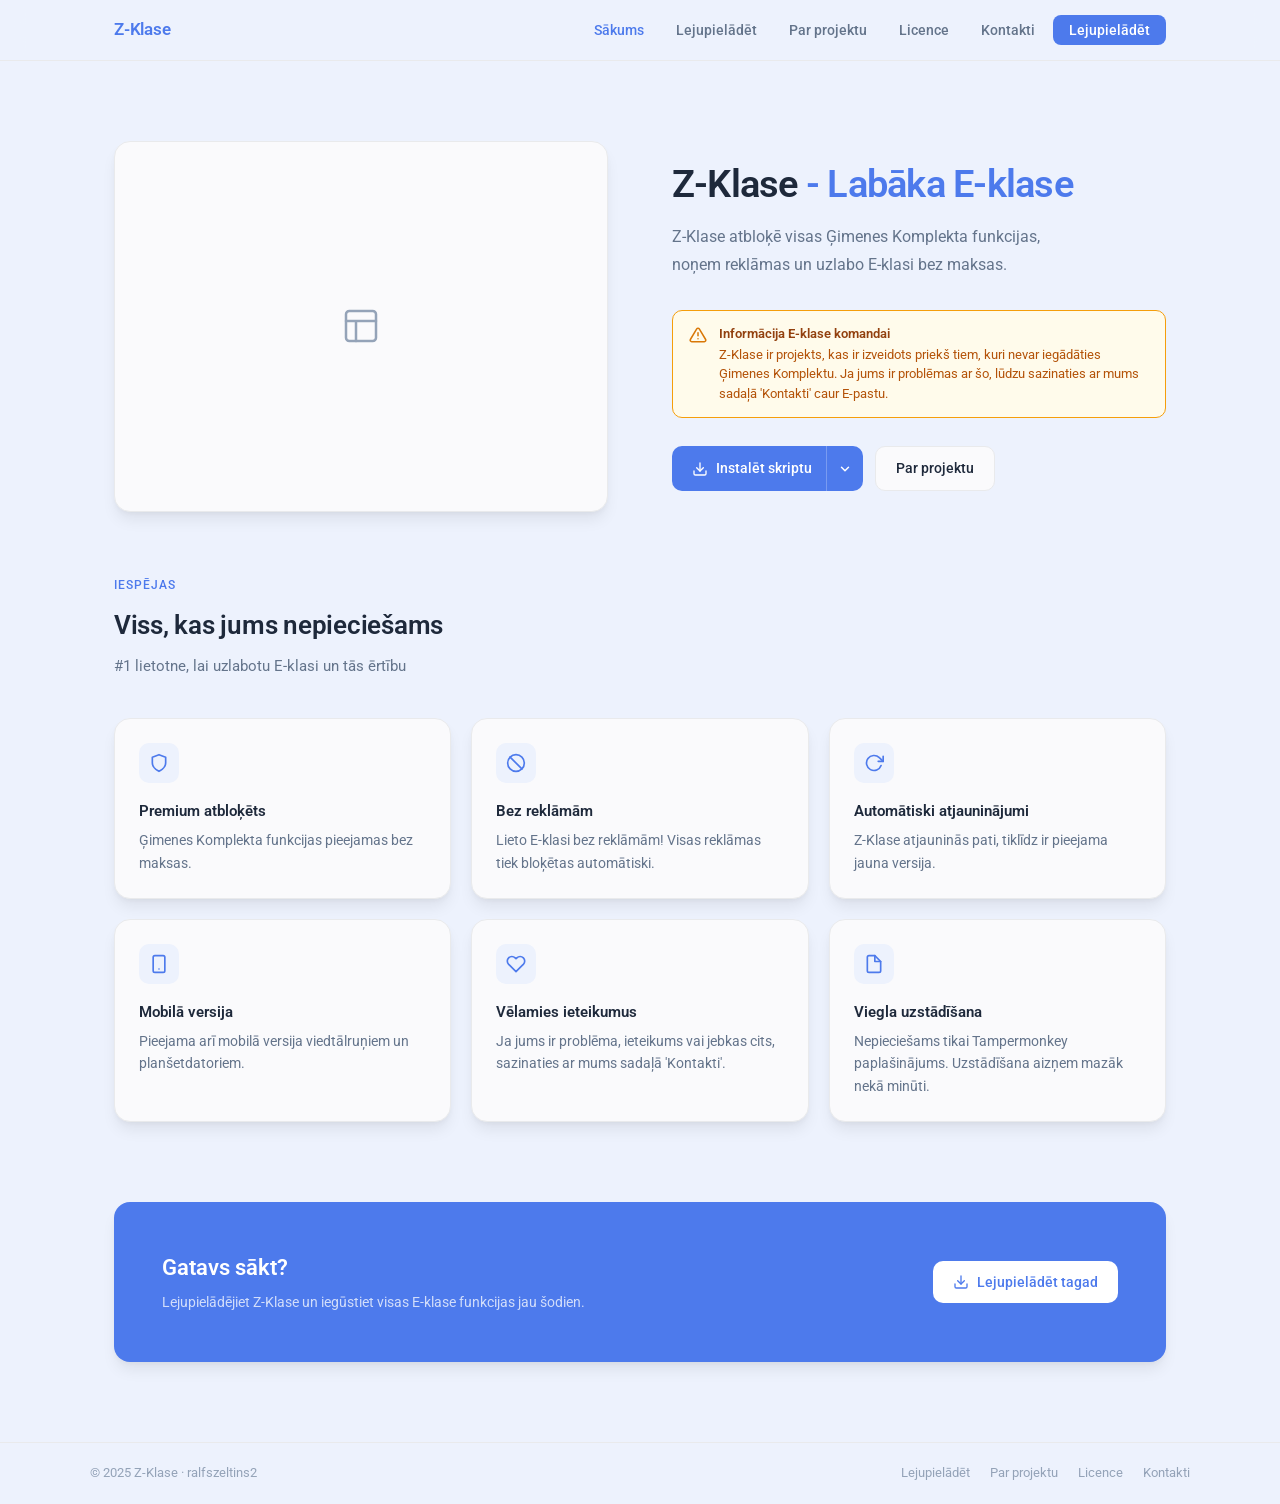
==== commit cdcea8e3: "Add files via upload" ====
--- a/index.html
+++ b/index.html
@@ -47,6 +47,41 @@
 .cta-inner p { font-size: 14px; color: rgba(255,255,255,0.75); }
 .btn-white { background: #fff; color: var(--primary); white-space: nowrap; }
 .btn-white:hover { opacity: 0.92; }
+.warning-box {
+  display: flex;
+  gap: 12px;
+  align-items: flex-start;
+  background: #fffbeb;
+  border: 1px solid #f59e0b;
+  border-radius: 10px;
+  padding: 14px 16px;
+  margin-bottom: 28px;
+}
+@media (prefers-color-scheme: dark) {
+  .warning-box {
+    background: #1c1506;
+    border-color: #92400e;
+  }
+  .warning-title { color: #fcd34d; }
+  .warning-text { color: #d97706; }
+}
+.warning-icon {
+  color: #d97706;
+  flex-shrink: 0;
+  margin-top: 1px;
+}
+.warning-content { display: flex; flex-direction: column; gap: 2px; }
+.warning-title {
+  font-size: 13px;
+  font-weight: 600;
+  color: #92400e;
+  line-height: 1.4;
+}
+.warning-text {
+  font-size: 13px;
+  color: #b45309;
+  line-height: 1.5;
+}
 @media (max-width: 768px) {
   .hero-inner { grid-template-columns: 1fr; gap: 40px; }
   h1 { font-size: 28px; }
@@ -133,6 +168,15 @@
           <!-- <div class="hero-badge"><span></span>200 izmanto</div> -->
           <h1>Z-Klase <em>- Labāka E-klase</em></h1>
           <p class="hero-desc">Z-Klase atbloķē visas Ģimenes Komplekta funkcijas, noņem reklāmas un uzlabo E-klasi bez maksas.</p>
+          <div class="warning-box">
+            <div class="warning-icon">
+              <svg width="18" height="18" viewBox="0 0 24 24" fill="none" stroke="currentColor" stroke-width="2" stroke-linecap="round" stroke-linejoin="round"><path d="M10.29 3.86L1.82 18a2 2 0 0 0 1.71 3h16.94a2 2 0 0 0 1.71-3L13.71 3.86a2 2 0 0 0-3.42 0z"/><line x1="12" y1="9" x2="12" y2="13"/><line x1="12" y1="17" x2="12.01" y2="17"/></svg>
+            </div>
+            <div class="warning-content">
+              <p class="warning-title">Informācija E-klase komandai</p>
+              <p class="warning-text">Z-Klase ir projekts, kas ir izveidots priekš tiem, kuri nevar iegādāties Ģimenes Komplektu. Ja jums ir problēmas ar šo, lūdzu sazinaties ar mums sadaļā 'Kontakti' caur E-pastu.</p>
+            </div>
+          </div>
           <div class="hero-actions">
             <div class="dl-split" id="dl-split">
               <a href="download.html" class="btn btn-primary dl-main" id="dl-main-btn">
